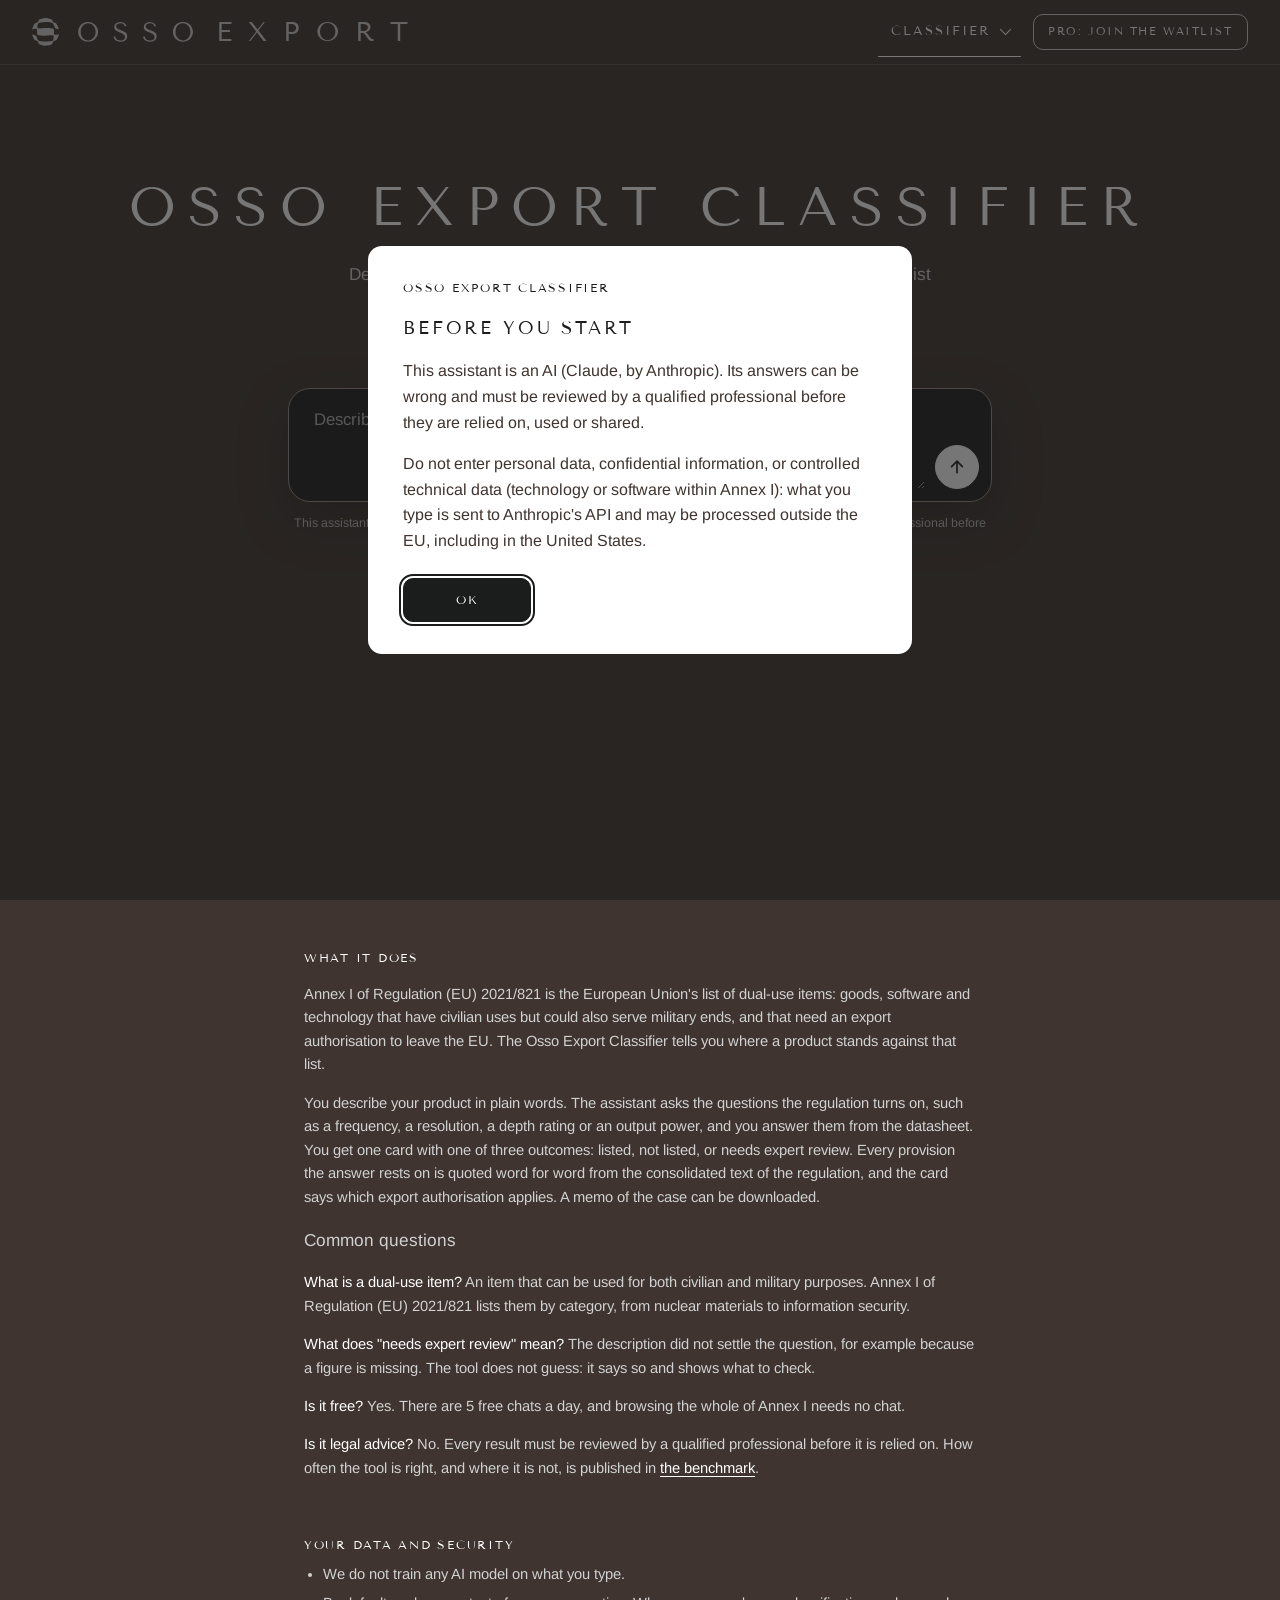
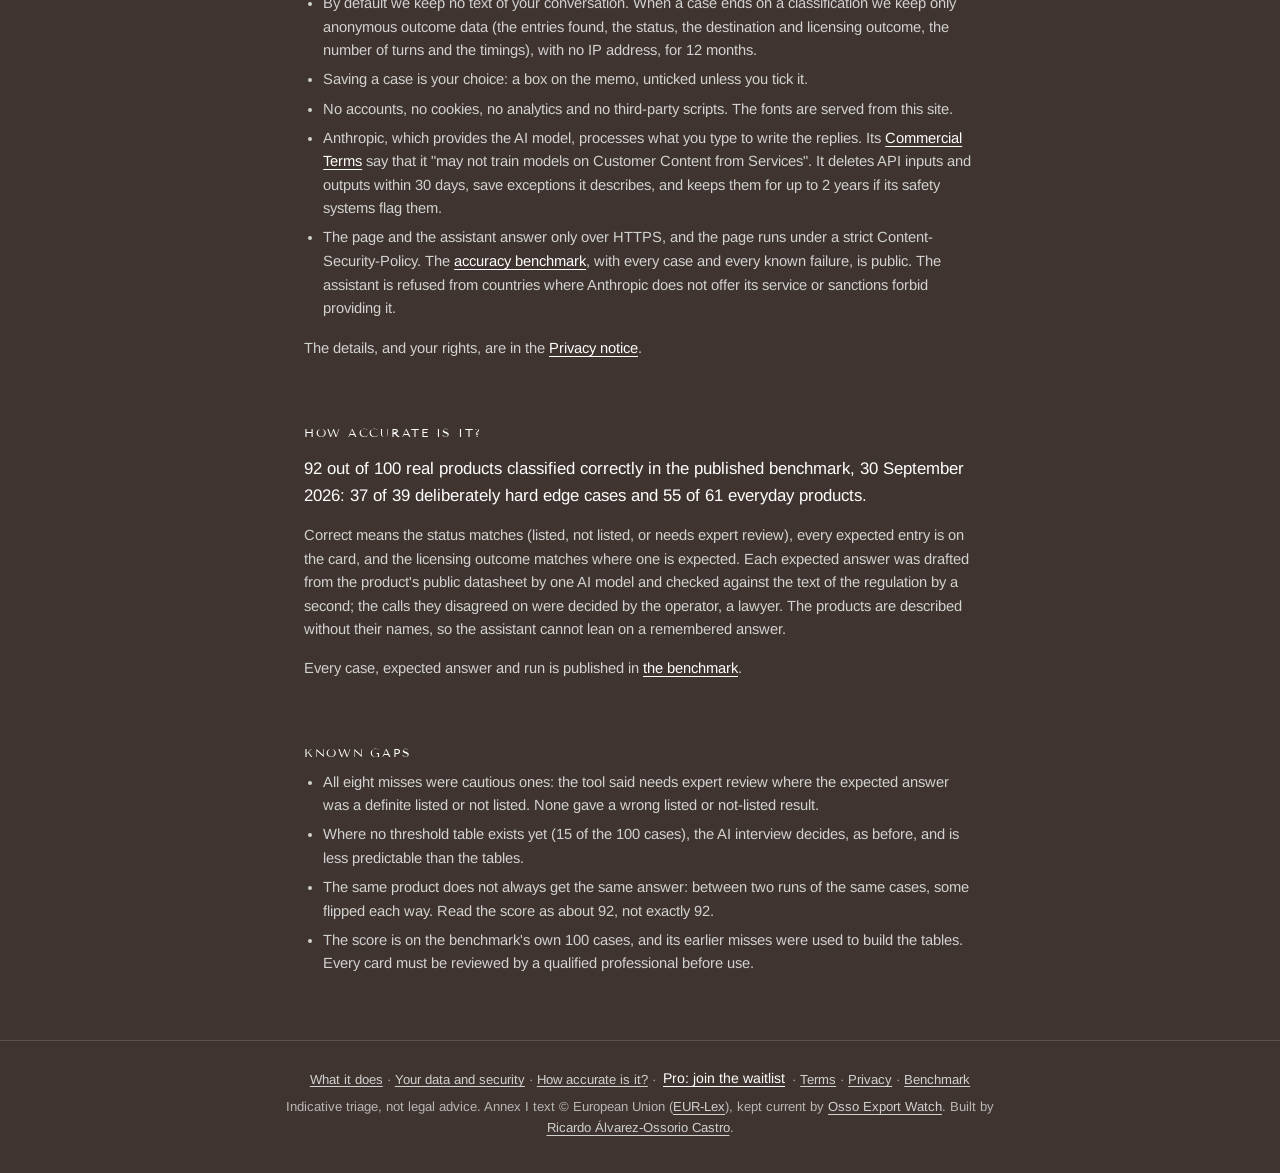
==== index.html @ ff5512f3 "Publish site and benchmark from the classifier at 91b1559" ====
<!doctype html>
<html lang="en">
<head>
<meta charset="utf-8">
<meta name="viewport" content="width=device-width, initial-scale=1, viewport-fit=cover">
<meta name="referrer" content="no-referrer">
<meta http-equiv="Content-Security-Policy" data-url="csp" content="default-src 'none'; script-src 'self'; style-src 'self'; font-src 'self'; img-src 'self'; connect-src 'self' https://api.osso.global https://watch.osso.global; base-uri 'self'; form-action 'self'">
<title>Osso Export Classifier: free EU dual-use export classification</title>
<script type="application/ld+json" data-url="jsonld">{"@context":"https://schema.org","@graph":[{"@type":"Organization","name":"OSSO GLOBAL","alternateName":"Osso Export","url":"https://osso.global/","logo":"https://osso.global/img/brand/osso-mark.svg"},{"@type":"WebApplication","name":"Osso Export Classifier","url":"https://osso.global/","applicationCategory":"BusinessApplication","operatingSystem":"Web","offers":{"@type":"Offer","price":"0","priceCurrency":"EUR"},"description":"Classifies a technology under Annex I of Regulation (EU) 2021/821, the EU dual-use list, and shows which export authorisation applies.","publisher":{"@type":"Organization","name":"OSSO GLOBAL"}},{"@type":"WebSite","name":"Osso Export","url":"https://osso.global/"}]}</script>
<meta name="description" content="Free tool to classify a product under the EU dual-use list (Annex I, Regulation 2021/821), with verbatim citations and the export authorisation that applies.">
<meta property="og:type" content="website">
<meta property="og:site_name" content="Osso Export">
<meta property="og:title" content="Osso Export Classifier">
<meta property="og:description" content="Describe a technology and get it classified under Regulation (EU) 2021/821, then see which export authorisation applies. Verbatim, validated citations from the consolidated control list.">
<link rel="canonical" href="https://osso.global/" data-url="site">
<meta property="og:url" content="https://osso.global/" data-url="site">
<meta property="og:image" content="https://osso.global/img/social-preview.png?v=3" data-url="site:img/social-preview.png?v=3">
<meta property="og:image:width" content="1200">
<meta property="og:image:height" content="630">
<meta property="og:image:alt" content="Osso Export Classifier: classify technology under the EU dual-use list, every citation checked against Regulation (EU) 2021/821.">
<meta name="twitter:card" content="summary_large_image">
<meta name="twitter:title" content="Osso Export Classifier">
<meta name="twitter:description" content="Describe a technology and get it classified under Regulation (EU) 2021/821, then see which export authorisation applies.">
<meta name="twitter:image" content="https://osso.global/img/social-preview.png?v=3" data-url="site:img/social-preview.png?v=3">
<link rel="icon" href="favicon.ico" sizes="any">
<link rel="icon" type="image/png" href="osso-favicon.png">
<link rel="stylesheet" href="style.css?v=29">
</head>
<body>
<a class="skip-link" href="#main">Skip to the main content</a>

<header class="topbar">
  <div class="topbar-inner">
    <a class="brand" href="./" aria-label="Osso Export Classifier, home">
      <img class="mark" src="img/brand/osso-mark.svg" alt="" width="30" height="30">
      <img class="wordmark" src="img/brand/osso-wordmark.svg" alt="" width="120" height="20">
      <span class="export" aria-hidden="true">Export</span>
    </a>
    <div class="topbar-end">
    <nav class="topnav" aria-label="Osso Export">
      <!-- one menu for the two tools and Browse Annex I (operator, 29-09-2026) -->
      <details class="menu" id="nav-menu">
        <summary><span id="menu-current">Classifier</span></summary>
        <div class="menu-list">
          <a href="https://watch.osso.global/" data-url="watch">Watch</a>
          <button type="button" id="tab-chat" class="on" aria-pressed="true">Classifier</button>
          <button type="button" id="tab-browse" aria-pressed="false">Browse Annex I</button>
        </div>
      </details>
    </nav>
    <button type="button" class="pro-btn" data-waitlist aria-label="Pro: join the waitlist">Pro: join the waitlist</button>
    </div>
  </div>
</header>

<!-- one header like Osso Export Watch's: the title, one line, the view switch (operator, 29-09-2026) -->
<div class="page-head" id="page-head">
  <div class="page-head-inner">
    <div>
      <h1>Osso Export Classifier</h1>
      <p class="page-sub">Describe a technology. Osso asks only for the figures the EU dual-use list turns on, classifies it, and finds the export authorisation that applies.</p>
    </div>
  </div>
</div>

<main id="main" tabindex="-1">
  <div id="budget-banner" class="notice hidden" role="alert"></div>

  <div class="workspace" id="workspace">
    <section id="panel-chat" aria-labelledby="iv-h">
      <button class="show-case btn ghost" type="button" id="show-case" aria-controls="panel-case">Case file</button>
      <h2 id="iv-h" class="label visually-hidden">Interview</h2>
      <!-- on wide screens the interview scrolls inside this box, never the page (operator, 29-09-2026) -->
      <div id="chat-scroll" class="chat-scroll">
      <div id="start" class="intro">
      </div>
      <div id="messages" class="log" role="log" aria-label="Interview"></div>
      <p id="wait" class="wait hidden" aria-live="off"></p>
      </div>
      <!-- /chat-scroll -->
      <div id="composer">
        <form id="chat-form">
          <label for="chat-input" class="visually-hidden">Describe the item, or answer the question</label>
          <textarea id="chat-input" rows="3" required
            placeholder="Describe the item: what it is, its performance figures, materials, intended use…"></textarea>
          <button id="send" class="btn send" type="submit" aria-label="Send"><svg viewBox="0 0 24 24" width="20" height="20" aria-hidden="true" focusable="false"><path d="M12 19V5M5.5 11.5 12 5l6.5 6.5" fill="none" stroke="currentColor" stroke-width="2" stroke-linecap="round" stroke-linejoin="round"/></svg></button>
        </form>
        <p class="ai-notice"><span class="long">This assistant is an AI (Claude, by Anthropic). Its answers can be wrong
          and must be reviewed by a qualified professional before they are relied on, used or shared.</span>
          <span class="short">AI (Claude, by Anthropic): answers can be wrong. A qualified professional must review them before any use.</span></p>
      </div>
      <!-- /composer -->
      <p class="acc-teaser hidden" id="acc-teaser"></p>
    </section>

    <aside class="panel" id="panel-case" aria-labelledby="cf-h">
      <div class="panel-head">
        <h2 id="cf-h" class="label">Case file</h2>
        <div class="panel-actions">
          <span id="case-actions" class="hidden">
            <button class="btn" type="button" id="open-memo">Open the memo</button>
          </span>
          <button class="btn ghost" type="button" id="close-sheet">Hide</button>
        </div>
      </div>
      <div id="casefile"></div>
    </aside>
  </div>

  <div id="memo-view" class="memo-view hidden"></div>

  <section id="panel-browse" class="browse hidden" aria-labelledby="browse-h">
    <h2 id="browse-h" class="label">Annex I, by category</h2>
    <label for="search" class="visually-hidden">Search Annex I</label>
    <input id="search" class="field" type="search" autocomplete="off" placeholder="Search the 384 entries: a code such as 3A001, or a word such as wavelength">
    <p id="browse-meta" class="meta"></p>
    <div id="browse-results" class="tree"></div>
  </section>
  <p id="announce" class="visually-hidden" aria-live="polite"></p>
</main>

<button class="sheet-tab" type="button" id="sheet-tab" aria-controls="panel-case" aria-expanded="false"><span class="grab" aria-hidden="true"></span><span id="sheet-summary"><span class="label">Case file</span> · empty</span><span class="label">Open</span></button>

<section id="about" class="accuracy" aria-labelledby="about-h">
  <h2 id="about-h" class="label">What it does</h2>
  <p>Annex I of Regulation (EU) 2021/821 is the European Union's list of dual-use items: goods, software and
    technology that have civilian uses but could also serve military ends, and that need an export authorisation
    to leave the EU. The Osso Export Classifier tells you where a product stands against that list.</p>
  <p>You describe your product in plain words. The assistant asks the questions the regulation turns on, such as
    a frequency, a resolution, a depth rating or an output power, and you answer them from the datasheet. You get one
    card with one of three outcomes: listed, not listed, or needs expert review. Every provision the answer rests on
    is quoted word for word from the consolidated text of the regulation, and the card says which export authorisation
    applies. A memo of the case can be downloaded.</p>
  <h3>Common questions</h3>
  <p><strong>What is a dual-use item?</strong> An item that can be used for both civilian and military purposes.
    Annex I of Regulation (EU) 2021/821 lists them by category, from nuclear materials to information security.</p>
  <p><strong>What does "needs expert review" mean?</strong> The description did not settle the question, for example
    because a figure is missing. The tool does not guess: it says so and shows what to check.</p>
  <p><strong>Is it free?</strong> Yes. There are 5 free chats a day, and browsing the whole of Annex I needs no chat.</p>
  <p><strong>Is it legal advice?</strong> No. Every result must be reviewed by a qualified professional before it is
    relied on. How often the tool is right, and where it is not, is published in
    <a href="https://github.com/rikiosso/osso-export-classifier/blob/main/benchmark/benchmark.md">the benchmark</a>.</p>
</section>

<section id="security" class="accuracy" aria-labelledby="sec-h">
  <h2 id="sec-h" class="label">Your data and security</h2>
  <ul>
    <li>We do not train any AI model on what you type.</li>
    <li>By default we keep no text of your conversation. When a case ends on a classification we keep only anonymous
      outcome data (the entries found, the status, the destination and licensing outcome, the number of turns and the
      timings), with no IP address, for 12 months.</li>
    <li>Saving a case is your choice: a box on the memo, unticked unless you tick it.</li>
    <li>No accounts, no cookies, no analytics and no third-party scripts. The fonts are served from this site.</li>
    <li>Anthropic, which provides the AI model, processes what you type to write the replies. Its
      <a href="https://www.anthropic.com/legal/commercial-terms">Commercial Terms</a> say that it "may not train models
      on Customer Content from Services". It deletes API inputs and outputs within 30 days, save exceptions it
      describes, and keeps them for up to 2 years if its safety systems flag them.</li>
    <li>The page and the assistant answer only over HTTPS, and the page runs under a strict Content-Security-Policy.
      The <a href="https://github.com/rikiosso/osso-export-classifier/blob/main/benchmark/benchmark.md">accuracy benchmark</a>, with every case and every known failure, is public. The
      assistant is refused from countries where Anthropic does not offer its service or sanctions forbid providing it.</li>
  </ul>
  <p>The details, and your rights, are in the <a href="privacy.html">Privacy notice</a>.</p>
</section>

<section id="accuracy" class="accuracy hidden" aria-labelledby="acc-h">
  <h2 id="acc-h" class="label">How accurate is it?</h2>
  <p class="acc-figure" id="acc-figure"></p>
  <p>Correct means the status matches (listed, not listed, or needs expert review), every expected entry is on the
    card, and the licensing outcome matches where one is expected. Each expected answer was drafted from the product's
    public datasheet by one AI model and checked against the text of the regulation by a second; the calls they
    disagreed on were decided by the operator, a lawyer. The products are described without their names, so the
    assistant cannot lean on a remembered answer.</p>
  <p>Every case, expected answer and run is published in <a href="https://github.com/rikiosso/osso-export-classifier/blob/main/benchmark/benchmark.md">the benchmark</a>.</p>
</section>

<section id="gaps" class="accuracy hidden" aria-labelledby="gaps-h">
  <h2 id="gaps-h" class="label">Known gaps</h2>
  <ul id="acc-gaps"></ul>
</section>

<dialog id="notice" class="waitlist notice-dialog" aria-labelledby="notice-title" aria-describedby="notice-ai notice-data">
  <p class="label kind">Osso Export Classifier</p>
  <h2 id="notice-title">Before you start</h2>
  <p id="notice-ai">This assistant is an AI (Claude, by Anthropic). Its answers can be wrong and must be reviewed by a qualified professional before they are relied on, used or shared.</p>
  <p id="notice-data">Do not enter personal data, confidential information, or controlled technical data (technology or software
    within Annex I): what you type is sent to Anthropic's API and may be processed outside the EU, including in the
    United States.</p>
  <button class="btn" type="button" id="notice-ok" autofocus>OK</button>
</dialog>

<dialog id="waitlist" class="waitlist" aria-labelledby="wl-title">
  <div class="wl-head">
    <p class="label kind">Osso Export Classifier</p>
    <button class="btn ghost" type="button" id="wl-close">Close</button>
  </div>
  <h2 id="wl-title">Pro: join the waitlist</h2>
  <ul class="wl-features">
    <li>A version for US law</li>
    <li>A fully free-text conversation with the AI: describe and answer in your own words, with no fixed options</li>
    <li>More than 5 chats a day</li>
    <li>Saved cases</li>
    <li>Classification memos with your company's own logo</li>
    <li>Alerts when an entry you classified changes</li>
    <li>Bulk classification from a product list</li>
    <li>Team workspaces</li>
    <li>An API</li>
    <li>Early access to what comes next</li>
  </ul>
  <form id="wl-form" novalidate>
    <label for="wl-email">Email address</label>
    <input id="wl-email" class="field" type="email" autocomplete="email" maxlength="254" required>
    <label for="wl-company">Company <span class="opt">(optional)</span></label>
    <input id="wl-company" class="field" type="text" autocomplete="organization" maxlength="120">
    <label class="wl-consent"><input id="wl-consent" type="checkbox" required> I agree to be contacted about Pro.</label>
    <p class="wl-note">Only your email address and, if you give it, your company are kept, until Pro launches or you withdraw. <a href="privacy.html#waitlist">Privacy notice</a></p>
    <button class="btn" type="submit" id="wl-send">Join the waitlist</button>
    <p id="wl-status" class="wl-status" role="status"></p>
  </form>
</dialog>

<footer>
  <p><a href="#about">What it does</a> · <a href="#security">Your data and security</a> · <a href="#accuracy">How accurate is it?</a> · <button type="button" class="linkish" data-waitlist>Pro: join the waitlist</button> · <a href="terms.html">Terms</a> · <a href="privacy.html">Privacy</a> · <a href="https://github.com/rikiosso/osso-export-classifier/blob/main/benchmark/benchmark.md">Benchmark</a></p>
  <p>Indicative triage, not legal advice. Annex I text © European Union (<a href="https://eur-lex.europa.eu/">EUR-Lex</a>), kept current by <a href="https://watch.osso.global/" data-url="watch" target="_blank" rel="noopener">Osso Export Watch</a>. Built by <a href="https://www.linkedin.com/in/ricardo-ossorio" target="_blank" rel="noopener">Ricardo Álvarez-Ossorio Castro</a>.</p>
</footer>

<script src="config.js?v=11"></script>
<script src="case-model.js?v=3"></script>
<script src="app.js?v=41"></script>
</body>
</html>
---- style.css ----
/* Osso Export Classifier. OSSO GLOBAL brand book, web style "Predominancia
   espresso": an espresso page; Crystal white cards, case file and memo with
   Espresso and Suit text (operator's taste notes, 28-09-2026); Tenor Sans for
   the wordmark, title, labels and nav (tracked capitals), Arimo for text,
   regular weight only; rounded rectangles; links always underlined.
   Layout: concept A, the two-column workspace (operator's pick, 28-09-2026).
   Every colour pair is checked by design/contrast.mjs (WCAG AA). */

/* Fonts served from this site, not Google, so a visit contacts no third
   party. Both SIL Open Font License 1.1; the licences sit in fonts/. */
@font-face { font-family: "Tenor Sans"; font-style: normal; font-weight: 400; font-display: swap; src: url("fonts/TenorSans-Regular.ttf") format("truetype"); }
@font-face { font-family: "Arimo"; font-style: normal; font-weight: 400 700; font-display: swap; src: url("fonts/Arimo-latin-ext.woff2") format("woff2"); unicode-range: U+0100-02BA, U+02BD-02C5, U+02C7-02CC, U+02CE-02D7, U+02DD-02FF, U+0304, U+0308, U+0329, U+1D00-1DBF, U+1E00-1E9F, U+1EF2-1EFF, U+2020, U+20A0-20AB, U+20AD-20C0, U+2113, U+2C60-2C7F, U+A720-A7FF; }
@font-face { font-family: "Arimo"; font-style: normal; font-weight: 400 700; font-display: swap; src: url("fonts/Arimo-latin.woff2") format("woff2"); unicode-range: U+0000-00FF, U+0131, U+0152-0153, U+02BB-02BC, U+02C6, U+02DA, U+02DC, U+0304, U+0308, U+0329, U+2000-206F, U+20AC, U+2122, U+2191, U+2193, U+2212, U+2215, U+FEFF, U+FFFD; }
@font-face { font-family: "Arimo"; font-style: italic; font-weight: 400; font-display: swap; src: url("fonts/Arimo-Italic-latin-ext.woff2") format("woff2"); unicode-range: U+0100-02BA, U+02BD-02C5, U+02C7-02CC, U+02CE-02D7, U+02DD-02FF, U+0304, U+0308, U+0329, U+1D00-1DBF, U+1E00-1E9F, U+1EF2-1EFF, U+2020, U+20A0-20AB, U+20AD-20C0, U+2113, U+2C60-2C7F, U+A720-A7FF; }
@font-face { font-family: "Arimo"; font-style: italic; font-weight: 400; font-display: swap; src: url("fonts/Arimo-Italic-latin.woff2") format("woff2"); unicode-range: U+0000-00FF, U+0131, U+0152-0153, U+02BB-02BC, U+02C6, U+02DA, U+02DC, U+0304, U+0308, U+0329, U+2000-206F, U+20AC, U+2122, U+2191, U+2193, U+2212, U+2215, U+FEFF, U+FFFD; }

/* ---------- tokens: the page (shared with Osso Export Watch) ---------- */
:root {
  color-scheme: dark;
  --espresso: #3f342f; --steel: #d1d1d1; --crystal: #ffffff; --suit: #1b1c1c;
  --steel-muted: rgba(209, 209, 209, .84);
  --line: rgba(209, 209, 209, .22);
  --tint: rgba(255, 255, 255, .07);
  --hairline: rgba(209, 209, 209, .18); /* header and footer against the content, as on the watcher */
  --display: "Tenor Sans", Arimo, Helvetica, Arial, sans-serif;
  --sans: Arimo, Helvetica, Arial, sans-serif;
  --mono: ui-monospace, SFMono-Regular, Menlo, Consolas, monospace;
  --edge: #978f8a; --sunk: #2d2522;
  --listed: #e8958c; --clear: #9fc8a7; --caution: #dcb772;
  --radius: 14px; --radius-sm: 10px;
  /* the logo: --cap is the height of OSSO's letters; EXPORT's capitals match
     it (Tenor Sans capitals are .707 of the font size), and the mark keeps a
     clear space of one letter height before the O (brand book: no touching) */
  --cap: 19px;
  --topbar-h: 64px;
  /* measured by app.js: what the sticky bars cover, so nothing scrolls under them */
  --bars-top: 8.5rem;
  --bars-bottom: 9rem;
}
html { scroll-padding-top: calc(var(--bars-top) + .75rem); scroll-padding-bottom: calc(var(--bars-bottom) + .75rem); }
/* ---------- tokens: white paper surfaces ----------
   Cards, the case file, the memo, notices and the Annex I tree are white with
   Espresso and Suit text. The same component styles apply everywhere: these
   tokens are redefined on each white surface, so a button there is dark with
   white text, a quote sits in a warm light well, and the outcome colours are
   darkened to keep AA on white. */
.paper, .panel, .memo, .category, .session-notice, .msg.assistant {
  --steel: #3f342f; --crystal: #1b1c1c; --suit: #ffffff;
  --steel-muted: rgba(63, 52, 47, .8);
  --line: rgba(63, 52, 47, .12);
  --tint: rgba(63, 52, 47, .05);
  --sunk: #f6f3f0; --edge: #857a74;
  --listed: #a8392f; --clear: #2e6b3c; --caution: #85600f;
  background: var(--suit); color: var(--steel); /* a computed colour inherits as is: reset it here */
}

* { box-sizing: border-box; }
html, body { overflow-x: clip; }
body { margin: 0; background: var(--espresso); color: var(--steel); font: 400 1rem/1.6 var(--sans);
       display: flex; flex-direction: column; min-height: 100vh; min-height: 100dvh; }
b, strong, h1, h2, h3, h4, th { font-weight: 400; }
strong { color: var(--crystal); }
a { color: var(--crystal); text-decoration: underline; text-decoration-thickness: 1px; text-underline-offset: 3px; }
a:hover { text-decoration-thickness: 2px; }
:focus-visible { outline: 2px solid var(--crystal); outline-offset: 2px; border-radius: 4px; }
::selection { background: var(--steel); color: var(--suit); }
button, input, select, textarea { font: inherit; color: inherit; }
.hidden { display: none !important; }
.visually-hidden { position: absolute !important; width: 1px; height: 1px; overflow: hidden; clip: rect(0 0 0 0); white-space: nowrap; }
.offscreen { position: fixed; left: -9999px; opacity: 0; }
.label { font-family: var(--display); text-transform: uppercase; letter-spacing: .14em; font-size: .78rem; color: var(--crystal); margin: 0; }
.code { font-family: var(--mono); font-size: .88em; color: var(--crystal); }
.meta { color: var(--steel-muted); font-size: .85rem; }

/* ---------- the top bar: the full logo, then Watch and Classifier ---------- */
.topbar { position: sticky; top: 0; z-index: 30; background: var(--espresso); border-bottom: 1px solid var(--hairline); } /* the page colour, a hairline (operator, 28-09-2026) */
.topbar-inner { display: flex; justify-content: space-between; align-items: center; gap: 1rem;
                max-width: 80rem; margin: 0 auto; padding: 0 2rem; min-height: var(--topbar-h); }
.brand { display: flex; align-items: center; text-decoration: none; color: #d0d0d0; flex: none; }
.brand .mark { height: calc(var(--cap) * 1.44); width: auto; display: block; margin-right: var(--cap); }
.brand .wordmark { height: calc(var(--cap) * 1.023); width: auto; display: block; }
.brand .export { font-family: var(--display); text-transform: uppercase; white-space: nowrap; line-height: 1; color: #d0d0d0;
                 font-size: calc(var(--cap) / .707); letter-spacing: .59em; margin-left: .85em; }
.topnav { display: flex; gap: .25rem; }
.topnav a { font-family: var(--display); color: var(--steel); text-decoration: none; font-size: .8rem;
            letter-spacing: .16em; text-transform: uppercase; padding: .7rem .6rem; border-bottom: 1px solid transparent; }
.topnav a:hover { color: var(--crystal); border-bottom-color: var(--steel); }
.topnav a[aria-current] { color: var(--crystal); border-bottom-color: var(--crystal); }

/* ---------- the top menu: Watch, Classifier, Browse Annex I (operator, 29-09-2026) ---------- */
.menu { position: relative; }
.menu > summary { list-style: none; cursor: pointer; font-family: var(--display); text-transform: uppercase; letter-spacing: .16em;
                  font-size: .8rem; color: var(--crystal); padding: .9rem .8rem; border-bottom: 1px solid var(--crystal);
                  display: flex; align-items: center; gap: .6rem; min-height: 44px; }
.menu > summary::-webkit-details-marker { display: none; }
.menu > summary::after { content: ""; width: .45rem; height: .45rem; border-right: 1px solid currentColor; border-bottom: 1px solid currentColor;
                         transform: rotate(45deg) translateY(-2px); }
.menu[open] > summary::after { transform: rotate(-135deg) translateY(-1px); }
.menu-list { position: absolute; right: 0; top: calc(100% + .4rem); z-index: 50; min-width: 15rem; padding: .4rem;
             background: #ffffff; border-radius: var(--radius-sm); box-shadow: 0 12px 30px rgba(0, 0, 0, .35); display: grid; }
.menu-list a, .menu-list button { display: block; width: 100%; text-align: left; padding: .75rem .9rem; border: 0; border-radius: 8px;
             background: transparent; color: #3f342f; text-decoration: none; cursor: pointer; font-family: var(--display);
             text-transform: uppercase; letter-spacing: .14em; font-size: .76rem; min-height: 44px; }
.menu-list a:hover, .menu-list button:hover { background: #f6f3f0; }
.menu-list button.on { color: #1b1c1c; background: #f6f3f0; }
.menu-list button.suggest:not(.on) { box-shadow: inset 0 0 0 2px var(--caution); }

/* ---------- the page head, as on Osso Export Watch ---------- */
.page-head-inner { max-width: 80rem; margin: 0 auto; padding: 2.6rem 2rem 1.6rem; }
.page-head h1 { font-family: var(--display); text-transform: uppercase; letter-spacing: .2em; color: var(--crystal);
                font-size: clamp(1.5rem, 3vw, 2.3rem); line-height: 1.25; margin: 0 0 .9rem; font-weight: 400; }
.page-sub { margin: 0; max-width: 46rem; color: var(--steel); }

/* ---------- buttons and fields ---------- */
.btn { display: inline-flex; align-items: center; justify-content: center; min-height: 44px; padding: .55rem 1.25rem;
       border-radius: var(--radius-sm); cursor: pointer; border: 1px solid var(--crystal); background: var(--crystal); color: var(--suit);
       font-family: var(--display); text-transform: uppercase; letter-spacing: .16em; font-size: .76rem; }
.btn:hover { background: var(--steel); border-color: var(--steel); }
.btn.ghost { background: transparent; color: var(--steel); border-color: var(--edge); }
.btn.ghost:hover { color: var(--crystal); border-color: var(--crystal); }
.btn:disabled { opacity: .5; cursor: default; }
.field { width: 100%; padding: .75rem .9rem; border-radius: var(--radius-sm); border: 1px solid var(--edge); background: var(--suit); color: var(--crystal); }
.field::placeholder { color: var(--steel-muted); }
.field:focus { border-color: var(--crystal); }
.field:focus-visible { outline: 2px solid var(--crystal); outline-offset: 1px; }
select.field { background: var(--suit); }
.linkish { border: 0; background: none; padding: 0 .2rem; color: var(--crystal); text-decoration: underline; text-underline-offset: 3px; cursor: pointer; font-size: .88rem; min-height: 24px; }

/* ---------- the workspace ---------- */
main { width: 100%; max-width: 80rem; margin: 0 auto; padding: .6rem 2rem 3rem; flex: 1; }
.workspace { display: grid; grid-template-columns: minmax(0, 1fr) minmax(0, 1.1fr); gap: 3rem; align-items: start; }
#panel-chat { display: flex; flex-direction: column; gap: 1.4rem; min-height: calc(100vh - 13rem); }
.chat-scroll { display: flex; flex-direction: column; gap: 1.4rem; position: relative; }
body:not(.started) .workspace { grid-template-columns: minmax(0, 46rem); }
body:not(.started) #panel-case, body:not(.started) .sheet-tab { display: none; }
body:not(.started) .log:empty { display: none; }
/* before a case, the start fills the screen: the data, accuracy and gaps sections
   sit below the fold, reached from the links (operator, 29-09-2026) */
body:not(.started) main { min-height: calc(100vh - var(--bars-top) - var(--head-h, 0px)); min-height: calc(100dvh - var(--bars-top) - var(--head-h, 0px)); }
/* Wide screens (operator, 29-09-2026): the interview is a column the height of
   the screen that scrolls inside itself, beside the case file, so starting a
   case or answering never pulls the page down to the sections below. */
@media (min-width: 901px) {
  #panel-chat { position: sticky; top: calc(var(--bars-top) + 1.25rem); gap: 0; min-height: 0;
                height: calc(100vh - var(--bars-top) - var(--head-h, 0px) - 2rem); height: calc(100dvh - var(--bars-top) - var(--head-h, 0px) - 2rem); }
  body:not(.started) #panel-chat { position: static; height: auto; }
  .chat-scroll { flex: 1; min-height: 0; overflow-y: auto; overscroll-behavior: contain; padding: 0 .6rem 1rem 0; }
  #composer { position: static; margin-top: 0; padding-top: .9rem; }
}
.session-notice { margin: 0; padding: 1.1rem 1.3rem; border-radius: var(--radius); background: var(--suit); font-size: .9rem; line-height: 1.55; }
.intro h1 { font-family: var(--display); text-transform: uppercase; letter-spacing: .2em; color: var(--crystal);
            font-size: clamp(1.4rem, 2.6vw, 1.9rem); line-height: 1.3; margin: .4rem 0 .8rem; }
.intro > p { margin: 0 0 2rem; }
.intro > h2 { margin-bottom: 1rem; }
body.started .intro { display: none; }
.tiles { list-style: none; margin: 0; padding: 0; display: grid; grid-template-columns: repeat(auto-fill, minmax(13rem, 1fr)); gap: 1.1rem; }
.tile { display: flex; flex-direction: column; gap: .45rem; width: 100%; height: 100%; text-align: left; cursor: pointer;
        padding: 1.35rem 1.4rem; border-radius: var(--radius); border: 0; }
.tile { background: var(--suit); color: var(--steel); }
.tile:hover { box-shadow: 0 0 0 1px var(--steel) inset; }
.tile .t { font-family: var(--display); text-transform: uppercase; letter-spacing: .12em; font-size: .8rem; color: var(--crystal); }
.tile .d { font-size: .9rem; line-height: 1.45; color: var(--steel-muted); }

.log { display: flex; flex-direction: column; gap: 1rem; }
.log:empty { display: none; }
.msg { padding: 1rem 1.25rem; border-radius: var(--radius); max-width: 94%; overflow-wrap: anywhere; white-space: pre-wrap; }
.msg .who { display: block; margin-bottom: .3rem; font-size: .7rem; }
.msg .who.osso { display: flex; align-items: center; gap: .5rem; margin-bottom: .55rem; font-size: .74rem; }
.msg .who-mark { width: 18px; height: 18px; display: block; flex: none; }
.msg.user { align-self: flex-end; background: var(--suit); color: var(--crystal); border: 1px solid var(--line); border-bottom-right-radius: 4px; }
.msg.assistant { align-self: flex-start; background: var(--suit); color: var(--steel); border-bottom-left-radius: 4px; }
.msg.caseline { align-self: stretch; max-width: none; padding: .5rem 0; border-top: 1px solid var(--line); border-radius: 0; font-size: .92rem; white-space: normal; }
.wait { display: flex; align-items: center; gap: .6rem; margin: 0; color: var(--steel); font-size: .92rem; }
.wait::before { content: ""; flex: none; width: .6rem; height: .6rem; border-radius: 50%; background: var(--caution); animation: pulse 1.2s ease-in-out infinite; }
@keyframes pulse { 50% { opacity: .25; } }

/* The AI line stays with the input on every screen width: the composer is
   sticky, and the line has no close control (operator, 28-09-2026). */
#composer { position: sticky; bottom: 0; z-index: 15; background: var(--espresso); padding: .6rem 0 .5rem; margin-top: auto; }
#chat-form { display: flex; gap: .6rem; align-items: flex-end; background: var(--suit); border: 1px solid var(--edge); border-radius: var(--radius); padding: .6rem; }
#chat-form:focus-within { border-color: var(--crystal); outline: 2px solid var(--crystal); outline-offset: 2px; }
#chat-input { flex: 1; padding: .4rem .55rem; border: 0; background: transparent; color: var(--crystal); resize: vertical; outline: none; min-height: 3.2rem; line-height: 1.5; }
#chat-input::placeholder { color: var(--steel-muted); }
.ai-notice { margin: .45rem .2rem 0; font-size: .78rem; line-height: 1.4; color: var(--steel-muted); text-align: center; }
.ai-notice .short { display: none; }

/* ---------- the case file: one white panel, generous and quiet ---------- */
.panel { position: sticky; top: calc(var(--bars-top) + 1.25rem); max-height: calc(100dvh - var(--bars-top) - var(--head-h, 0px) - 2rem); overflow: auto;
         border-radius: var(--radius); padding: 2.25rem 2.5rem 2.5rem; overscroll-behavior: contain; }
.panel-head { display: flex; justify-content: space-between; align-items: center; flex-wrap: wrap; gap: .75rem; }
.panel-actions, #case-actions:not(.hidden) { display: flex; flex-wrap: wrap; gap: .5rem; }
.panel-actions .btn { min-height: 40px; padding: .45rem 1rem; font-size: .7rem; }

.cf-section { padding-top: 2.25rem; }
.cf-section > h3 { margin: 0 0 1rem; }
.cf-empty { font-size: .9rem; color: var(--steel-muted); margin: 0; }
.facts { list-style: none; margin: 0; padding: 0; display: grid; gap: 1.1rem; font-size: .93rem; }
.facts p { margin: 0; overflow-wrap: anywhere; }
.facts .asked { color: var(--steel-muted); font-size: .84rem; margin-bottom: .2rem;
                display: -webkit-box; -webkit-line-clamp: 2; -webkit-box-orient: vertical; overflow: hidden; }
.facts .asked strong { color: inherit; }
.facts.full .asked { display: block; -webkit-line-clamp: none; }
.facts .answer { color: var(--crystal); }
.cand { list-style: none; margin: 0; padding: 0; display: grid; gap: 1.25rem; }
.cand > li { padding: 1.15rem 1.3rem; border-radius: var(--radius); background: var(--sunk); }
.cand .head { display: flex; justify-content: space-between; gap: .6rem; align-items: baseline; }
.cand .title { font-size: .9rem; margin: .35rem 0 0; }
.thresholds { list-style: none; margin: .8rem 0 0; padding: 0; display: grid; gap: .5rem; font-size: .88rem; }
.thresholds li { display: grid; grid-template-columns: auto 1fr; gap: .7rem; align-items: baseline; }
.more { margin-top: .8rem; font-size: .88rem; }
.more summary { cursor: pointer; color: var(--steel-muted); min-height: 32px; }
.tag { font-family: var(--display); text-transform: uppercase; letter-spacing: .12em; font-size: .66rem; white-space: nowrap;
       padding: .12rem .55rem; border-radius: 999px; border: 1px solid currentColor; }
.tag.met, .tag.matched { color: var(--clear); }
.tag.not_met { color: var(--listed); }
.tag.open { color: var(--caution); }
.tested { display: grid; gap: 1.1rem; }
blockquote { margin: 0; padding: 1rem 1.2rem; background: var(--sunk); border-left: 2px solid var(--steel-muted);
             border-radius: 0 var(--radius-sm) var(--radius-sm) 0; font-size: .9rem; overflow-wrap: anywhere; }
blockquote .row { display: flex; justify-content: space-between; gap: .6rem; align-items: baseline; margin-bottom: .45rem; }
.provision { white-space: pre-line; }
.expl { margin-top: .5rem; }
.verdict-line { display: flex; flex-wrap: wrap; gap: .4rem .9rem; align-items: baseline; margin: 0 0 .9rem;
                font-family: var(--display); text-transform: uppercase; letter-spacing: .12em; font-size: .92rem; }
.verdict-line .code, .verdict-line .dest { font-family: var(--mono); text-transform: none; letter-spacing: 0; }
.verdict-line .dest { font-family: var(--sans); font-size: .85rem; color: var(--steel-muted); }
.status.listed, .status.sanctions { color: var(--listed); }
.status.not_listed, .status.gea { color: var(--clear); }
.status.needs_expert, .status.individual { color: var(--caution); }
.missing { margin: 0 0 .9rem; font-size: .9rem; }
.missing ul { margin: .4rem 0 0; padding-left: 1.2rem; }
.caveats { font-size: .84rem; color: var(--steel-muted); margin: .9rem 0 0; }
.disclaimer { font-size: .84rem; margin: .7rem 0 0; }
.licensing-q { margin-top: .9rem; }
.licensing-q .q { margin: 0 0 .9rem; color: var(--crystal); }
.licensing-options { display: flex; flex-wrap: wrap; gap: .6rem; margin-bottom: 1rem; }
.licensing-options select { flex: 1 1 13rem; min-height: 44px; }
.answered { font-size: .9rem; margin: 0 0 .5rem; }
/* the answers recorded in the case file (operator, 29-09-2026): the question
   in full, the answer at reading size, and a Change button that looks like one */
.qa { display: grid; gap: .4rem; padding: 1rem 0; border-top: 1px solid var(--line); }
.qa:first-child { border-top: 0; padding-top: 0; }
.qa-q { margin: 0; font-size: .95rem; line-height: 1.5; }
.qa-q strong { color: inherit; }
.qa-a { margin: 0; display: flex; flex-wrap: wrap; align-items: center; gap: .5rem 1rem; }
.qa-a strong { color: var(--crystal); font-size: 1rem; }
.qa .change { min-height: 34px; padding: .3rem .9rem; font-size: .66rem; }
.qa.editing { background: var(--sunk); margin: 0 -1rem; padding: 1rem; border-radius: var(--radius-sm); border-top-color: transparent; }
.qa-note { font-size: .85rem; color: var(--steel-muted); }
/* the confirm step (30-09-2026): the answers the model filled in, each with its own Change button */
.confirm-rows { list-style: none; margin: .9rem 0 0; padding: 0; display: grid; gap: .7rem; white-space: normal; }
.confirm-rows li { display: flex; flex-wrap: wrap; align-items: center; gap: .3rem .6rem; font-size: .95rem; line-height: 1.5; }
.confirm-rows strong { color: var(--crystal); }
.confirm-rows .change { min-height: 34px; padding: .3rem .9rem; font-size: .66rem; }
.next-in-chat { margin: 1rem 0 0; font-size: .92rem; color: var(--steel-muted); }

/* a question asked in the interview: its options as buttons under it */
.msg.ask .chips { display: flex; flex-wrap: wrap; gap: .55rem; margin-top: 1rem; white-space: normal; }
.chip { min-height: 40px; padding: .45rem 1.05rem; border-radius: 999px; border: 1px solid var(--edge); background: transparent;
        color: var(--crystal); font: inherit; font-size: .92rem; line-height: 1.35; cursor: pointer; text-align: left; }
.chip:hover { border-color: var(--crystal); background: var(--tint); }
.chip.primary { background: var(--crystal); color: var(--suit); border-color: var(--crystal); }
.chip.primary:hover { background: var(--steel); border-color: var(--steel); }
.chip.quiet { color: var(--steel-muted); }
.chip:disabled { opacity: .5; cursor: default; }
.msg.ask .chips select { flex: 1 1 13rem; min-height: 40px; }
.msg .legal { margin-top: .9rem; font-size: .86rem; white-space: normal; }
.msg .legal summary { cursor: pointer; color: var(--steel-muted); min-height: 32px; }
.msg .legal blockquote { margin-top: .5rem; }
.pathway { margin-top: 1.2rem; }
.review-cta { margin: 1rem 0 0; font-size: .92rem; }

/* skeletons: while the next piece of the case is being worked out */
.skel { display: grid; gap: .5rem; margin-top: .4rem; }
.skel span { display: block; height: .8rem; border-radius: 6px; background: var(--tint); }
.skel span:nth-child(2) { width: 82%; } .skel span:nth-child(3) { width: 64%; }
@media (prefers-reduced-motion: no-preference) {
  .skel span { background: linear-gradient(90deg, var(--tint) 0%, rgba(127, 110, 100, .16) 50%, var(--tint) 100%); background-size: 200% 100%; animation: shimmer 1.4s linear infinite; }
}
@keyframes shimmer { to { background-position: -200% 0; } }

/* ---------- notices: the budget, the region ---------- */
.notice { border-radius: var(--radius); padding: 1.5rem 1.6rem; margin-bottom: 2rem; background: var(--suit); color: var(--steel); }
.notice h2 { font-family: var(--display); font-size: 1rem; letter-spacing: .06em; color: var(--crystal); margin: 0 0 .4rem; }
.notice p { margin: 0 0 1rem; }

/* ---------- the memo: the case as one white document ---------- */
.memo-view { max-width: 50rem; margin: 0 auto; }
.memo { border-radius: var(--radius); padding: 3rem 3.25rem; }
.memo .kind { color: var(--steel-muted); }
.memo h1 { font-family: var(--display); text-transform: uppercase; letter-spacing: .2em; color: var(--crystal); font-size: 1.4rem; margin: .4rem 0 0; }
.memo-meta { display: grid; grid-template-columns: auto 1fr; gap: .3rem 1.25rem; font-size: .85rem; margin: 1.4rem 0 0; }
.memo-meta dt { color: var(--steel-muted); }
.memo-meta dd { margin: 0; }
.memo h2 { font-family: var(--display); text-transform: uppercase; letter-spacing: .14em; font-size: .8rem; color: var(--crystal); margin: 2.4rem 0 .9rem; }
.memo p { margin: 0 0 .7rem; }
.memo .facts { font-size: .92rem; }
.memo-actions { display: flex; flex-wrap: wrap; gap: .6rem; margin-top: 2.5rem; }

/* ---------- browse: Annex I as a tree ---------- */
.browse { max-width: 56rem; margin: 0 auto; display: grid; gap: .9rem; }
.tree { display: grid; gap: 1rem; }
.category { border-radius: var(--radius); }
.tree summary { cursor: pointer; display: flex; gap: .9rem; align-items: baseline; padding: 1rem 1.3rem; min-height: 44px; }
.tree summary .n { font-family: var(--display); letter-spacing: .1em; color: var(--crystal); white-space: nowrap; }
.tree summary .count { margin-left: auto; color: var(--steel-muted); font-size: .85rem; }
.group { margin: 0 1.3rem; border-top: 1px solid var(--line); }
.group > summary { padding: .8rem 0; }
.group:last-child { margin-bottom: .8rem; }
.entries { display: grid; gap: .5rem; padding: 0 0 1rem; }
.entry { background: var(--sunk); border-radius: var(--radius-sm); }
.entry > summary { display: block; padding: .7rem 1rem; font-family: var(--mono); font-size: .86rem; color: var(--crystal); }
.entry pre { white-space: pre-wrap; overflow-wrap: break-word; font-family: var(--mono); font-size: .82rem; margin: 0; padding: 0 1rem 1rem; }
.entry .param { background: rgba(133, 96, 15, .12); border-radius: 3px; }
mark { background: var(--caution); color: var(--suit); border-radius: 2px; }

/* ---------- Pro: the waitlist, after the memo and in the footer ---------- */
.pro-note { margin: 1.5rem 0 0; padding: 1.4rem 1.6rem; border-radius: var(--radius); background: var(--suit);
            display: flex; flex-wrap: wrap; gap: .6rem 1.5rem; align-items: center; justify-content: space-between; }
.pro-note p { margin: 0; font-size: .92rem; }
.pro-note .label { display: block; margin-bottom: .2rem; }
.waitlist { width: min(34rem, calc(100vw - 2rem)); max-height: calc(100vh - 2rem); overflow: auto; border: 0;
            border-radius: var(--radius); padding: 2rem 2.2rem;
            --steel: #3f342f; --crystal: #1b1c1c; --suit: #ffffff; --steel-muted: rgba(63, 52, 47, .8);
            --line: rgba(63, 52, 47, .12); --tint: rgba(63, 52, 47, .05); --sunk: #f6f3f0; --edge: #857a74;
            --listed: #a8392f; --clear: #2e6b3c; --caution: #85600f;
            background: var(--suit); color: var(--steel); }
.waitlist::backdrop { background: rgba(27, 28, 28, .6); }
.notice-dialog p:not(.kind) { color: var(--steel); line-height: 1.6; margin: 0 0 1rem; }
.notice-dialog .btn { margin-top: .5rem; min-width: 8rem; }
.wl-head { display: flex; justify-content: space-between; align-items: center; gap: 1rem; }
.wl-head .kind { color: var(--steel-muted); }
.waitlist h2 { font-family: var(--display); text-transform: uppercase; letter-spacing: .16em; color: var(--crystal); font-size: 1.1rem; margin: 1rem 0 1rem; }
.wl-features { margin: 0 0 1.6rem; padding-left: 1.2rem; display: grid; gap: .3rem; font-size: .95rem; }
#wl-form { display: grid; gap: .5rem; }
#wl-form > label { font-size: .88rem; color: var(--crystal); margin-top: .4rem; }
#wl-form .opt { color: var(--steel-muted); }
#wl-form .field { background: var(--suit); color: var(--crystal); }
.wl-consent { display: flex; gap: .6rem; align-items: flex-start; font-size: .92rem; color: var(--crystal); margin: .6rem 0 0; min-height: 24px; }
.wl-consent input { width: 1.1rem; height: 1.1rem; margin: .2rem 0 0; accent-color: var(--crystal); flex: none; }
.wl-note { font-size: .84rem; color: var(--steel-muted); margin: .2rem 0 .6rem; }
#wl-send { justify-self: start; }
.wl-status { margin: .4rem 0 0; font-size: .92rem; min-height: 1.4em; }
.wl-status.error { color: var(--listed); }
.wl-done { font-size: .98rem; color: var(--crystal); margin: 0; }

/* ---------- How accurate is it? ---------- */
.accuracy { max-width: 46rem; margin: 3rem auto 0; padding: 0 2rem; font-size: .92rem; }
.accuracy .acc-figure { font-size: 1.05rem; color: var(--crystal); margin: .8rem 0; }
.accuracy .acc-gaps-h { margin-top: 1.2rem; }
.accuracy ul { margin: .5rem 0 1rem; padding-left: 1.2rem; display: grid; gap: .35rem; }
.acc-teaser { margin: -1rem 0 2rem; font-size: .92rem; color: var(--steel-muted); }

/* ---------- "Was this right?" and the opt-in save ---------- */
.feedback { margin-top: 1.4rem; padding: 1.1rem 1.2rem; border-radius: var(--radius-sm); background: var(--sunk); display: grid; gap: .6rem; }
.fb-row { display: flex; flex-wrap: wrap; gap: .5rem; }
.fb-row .btn, .feedback > .btn { min-height: 40px; padding: .4rem 1rem; font-size: .7rem; justify-self: start; }
.fb-note { font-size: .84rem; color: var(--steel-muted); margin: 0; }
.fb-note.error { color: var(--listed); }
.feedback-done { margin: 1.2rem 0 0; font-size: .9rem; }
.save-case { margin-top: 2rem; padding: 1.1rem 1.2rem; border-radius: var(--radius-sm); background: var(--sunk); display: grid; gap: .4rem; }
.save-case .wl-consent { margin: 0; color: var(--crystal); }
#security { margin-top: 2.5rem; }

/* ---------- Pro in the header, the paused banner, the Browse view (28-09-2026) ---------- */
.pro-btn { display: inline-flex; align-items: center; min-height: 36px; padding: .35rem .9rem; margin-left: .75rem; cursor: pointer;
           border: 1px solid var(--steel); border-radius: var(--radius-sm); background: transparent; color: var(--crystal);
           font-family: var(--display); text-transform: uppercase; letter-spacing: .14em; font-size: .7rem; white-space: nowrap; }
.pro-btn:hover { border-color: var(--crystal); background: var(--crystal); color: var(--suit); }
.topbar-end { display: flex; align-items: center; }
.paused { border-left: 3px solid var(--caution); }
.paused p { margin: 0; line-height: 1.6; }
.paused .first { color: var(--crystal); }
body.view-browse #accuracy, body.view-browse #gaps, body.view-browse #security, body.view-browse #budget-banner { display: none; }

/* ---------- footer ---------- */
footer { margin-top: 3rem; padding: 1.6rem 2rem 1.8rem; background: var(--espresso); border-top: 1px solid var(--hairline); text-align: center; color: var(--steel-muted); font-size: .82rem; }
footer p { margin: 0 auto .35rem; max-width: 46rem; }
footer a { color: var(--steel); }

/* ---------- privacy and terms: the same frame, one column ---------- */
body.legal main { max-width: 46rem; }
body.legal main > h1 { font-family: var(--display); color: var(--crystal); text-transform: uppercase; letter-spacing: .2em; font-size: clamp(1.3rem, 3.8vw, 1.9rem); line-height: 1.25; margin: .5rem 0 1.4rem; }
body.legal main > h2 { font-family: var(--display); font-size: 1.12rem; line-height: 1.4; letter-spacing: .03em; color: var(--crystal); margin: 2.2rem 0 .6rem; }
body.legal main > p strong, body.legal main li strong { font-family: var(--display); text-transform: uppercase; letter-spacing: .12em; font-size: .78rem; }
body.legal main ul { padding-left: 1.25rem; }
body.legal main li { margin-bottom: .35rem; }

.sheet-tab { display: none; }

/* ---------- phones and narrow windows: one column, the case file as a sheet ---------- */
@media (max-width: 900px) {
  :root { --topbar-h: 52px; --cap: 9px; }
  .topbar-inner { padding: 0 1rem; gap: .5rem; }
  .brand .export { letter-spacing: .45em; margin-left: .7em; }
  .topnav { gap: 0; }
  .topnav a { font-size: .66rem; letter-spacing: .08em; padding: .75rem .3rem; }
  .topbar .pro-btn { min-height: 36px; padding: .3rem .7rem; font-size: 0; margin-left: .4rem; }
  .topbar .pro-btn::before { content: "Pro"; font-size: .64rem; }
  .menu > summary { font-size: .66rem; letter-spacing: .1em; padding: .7rem .4rem; }
  .page-head-inner { padding: 1.6rem 1rem 1rem; }
  .page-sub { font-size: .92rem; }
  main { padding: 1.5rem 1rem 6rem; }
  .workspace { grid-template-columns: 1fr; gap: 0; }
  #panel-chat { min-height: 0; gap: 1.1rem; }
  .chat-scroll { gap: 1.1rem; }
  .session-notice { font-size: .84rem; padding: .9rem 1rem; }
  .intro > p { margin-bottom: 1.4rem; }
  .tiles { grid-template-columns: 1fr 1fr; gap: .75rem; }
  .tile { padding: 1rem; }
  #composer { bottom: 3.5rem; box-shadow: 0 -10px 20px rgba(0, 0, 0, .25); }
  body:not(.started) #composer { position: static; box-shadow: none; }
  .ai-notice .long { display: none; }
  .ai-notice .short { display: inline; }
  #chat-input { font-size: 16px; } /* no iOS zoom on focus */
  .licensing-options select { font-size: 16px; }
  #search { font-size: 16px; }
  /* the case file becomes a sheet that pulls up over the interview */
  .panel { position: fixed; left: 0; right: 0; bottom: 0; top: auto; z-index: 40; max-height: 88vh; border-radius: var(--radius) var(--radius) 0 0;
           padding: 1.4rem 1.35rem 0; transform: translateY(100%); visibility: hidden; transition: transform .25s ease-out, visibility 0s .25s;
           box-shadow: 0 -12px 30px rgba(0, 0, 0, .45); }
  .panel.open { transform: none; visibility: visible; transition: transform .25s ease-out; }
  .panel { padding-bottom: calc(2rem + env(safe-area-inset-bottom)); }
  .cf-section { padding-top: 1.75rem; }
  #close-sheet { display: inline-flex; }
  .sheet-tab { display: flex; justify-content: space-between; align-items: center; gap: .75rem; position: fixed; left: 0; right: 0; bottom: 0; z-index: 35;
               min-height: 3.5rem; padding: .5rem 1rem calc(.5rem + env(safe-area-inset-bottom)); border: 0; border-top: 1px solid var(--line);
               background: var(--suit); color: var(--steel); cursor: pointer; text-align: left; font-size: .85rem; }
  .sheet-tab .grab { width: 2rem; height: 4px; border-radius: 2px; background: var(--edge); flex: none; }
  .sheet-tab #sheet-summary { flex: 1; min-width: 0; overflow: hidden; text-overflow: ellipsis; white-space: nowrap; }
  body.sheet-open { overflow: hidden; }
  .memo { padding: 1.75rem 1.35rem; }
  .memo-meta { grid-template-columns: 1fr; gap: 0; }
  .memo-meta dd { margin-bottom: .5rem; }
  footer { padding-bottom: 5rem; }
}

@media (prefers-reduced-motion: reduce) {
  *, *::before, *::after { animation: none !important; transition: none !important; scroll-behavior: auto !important; }
}

/* ---------- print: once there is a classification, the memo alone ---------- */
@media print {
  @page { margin: 18mm 16mm; }
  body { background: #fff; color: #000; font-size: 10.5pt; display: block; }
  body.has-memo > *:not(main), body.has-memo main > *:not(#memo-view) { display: none !important; }
  body.has-memo #memo-view { display: block !important; max-width: none; }
  .memo { --steel: #000; --crystal: #000; --steel-muted: #333; --sunk: #f3f3f3; --listed: #000; --clear: #000; --caution: #000;
          background: #fff; color: #000; padding: 0; border-radius: 0; }
  .memo h2 { break-after: avoid; }
  .facts .asked { display: block; -webkit-line-clamp: none; }
  .memo blockquote { break-inside: avoid; border-left-color: #666; }
  .memo-actions, .pro-note, .no-print { display: none !important; }
}


/* ---------- the start and the side panel (operator, 29-09-2026) ----------
   Before a case: one centred column, a large title, one line, the text box,
   in the manner of Apple's and Anthropic's pages. During a case: the interview
   in the middle and the case file as a slimmer side panel that can be hidden. */
body:not(.started) .page-head-inner { text-align: center; padding-top: clamp(3rem, 12vh, 8rem); padding-bottom: 2.2rem; }
body:not(.started) .page-head h1 { font-size: clamp(2rem, 4.6vw, 3.4rem); letter-spacing: .22em; margin-bottom: 1.2rem; }
body:not(.started) .page-sub { margin: 0 auto; max-width: 38rem; font-size: 1.08rem; line-height: 1.65; color: var(--steel); }
body:not(.started) .workspace { grid-template-columns: minmax(0, 44rem); justify-content: center; }
body:not(.started) .acc-teaser { text-align: center; margin: 1.6rem 0 0; font-size: .92rem; }
body.started .acc-teaser { display: none; }
body:not(.started) #panel-chat { gap: 0; }
body:not(.started) #chat-form { border-radius: 22px; padding: .75rem .75rem .75rem 1rem; box-shadow: 0 18px 50px rgba(0, 0, 0, .28); }
body:not(.started) #chat-input { min-height: 4.2rem; font-size: 1.05rem; }
body:not(.started) .ai-notice { margin-top: .8rem; }
body.started .page-head-inner { padding: 1.4rem 2rem 1rem; }
body.started .page-head h1 { font-size: 1.15rem; letter-spacing: .2em; margin: 0; }
body.started .page-sub { display: none; }
.btn.send { width: 44px; min-width: 44px; height: 44px; padding: 0; border-radius: 50%; flex: none; }
.btn.send svg { display: block; }
.show-case { display: none; }
@media (min-width: 901px) {
  .workspace { grid-template-columns: minmax(0, 1fr) minmax(20rem, 25rem); gap: 2.2rem; }
  .panel { padding: 1.8rem 1.8rem 2rem; }
  .panel-head .btn { min-height: 34px; }
  body.started.case-hidden .workspace { grid-template-columns: minmax(0, 48rem); justify-content: center; }
  body.case-hidden #panel-case { display: none; }
  body.started.case-hidden .show-case { display: inline-flex; position: fixed; right: max(2rem, calc((100vw - 80rem) / 2 + 2rem)); top: calc(var(--bars-top) + 1rem); z-index: 25;
    min-height: 36px; padding: .35rem 1rem; font-size: .7rem; background: var(--espresso); }
}


/* ---------- accessibility pass, WCAG 2.2 AA (29-09-2026) ---------- */
/* skip link: off screen until it takes focus */
.skip-link { position: absolute; left: .75rem; top: -4rem; z-index: 100; padding: .7rem 1.1rem; border-radius: var(--radius-sm);
             background: #ffffff; color: #1b1c1c; font-family: var(--display); text-transform: uppercase; letter-spacing: .12em; font-size: .76rem; }
.skip-link:focus { top: .75rem; outline: 2px solid #1b1c1c; outline-offset: 2px; box-shadow: 0 0 0 4px #ffffff; }
main:focus, [tabindex="-1"]:focus { outline: none; }
/* the top menu is a white panel: the page's white focus ring would vanish on it */
.menu-list :focus-visible { outline-color: #1b1c1c; outline-offset: -2px; }
/* the dialogs are white too: their tokens already give a dark ring; the OK button keeps one against the white */
.waitlist :focus-visible { outline-color: #1b1c1c; }

/* ---------- case file: the entries a threshold form is checking, compact (29-09-2026) ---------- */
.cand.compact { gap: .35rem; }
.cand.compact > li { padding: .6rem .9rem; display: grid; grid-template-columns: auto 1fr; gap: .15rem .8rem; align-items: baseline; }
.cand.compact .title { margin: 0; font-size: .86rem; display: -webkit-box; -webkit-line-clamp: 2; -webkit-box-orient: vertical; overflow: hidden; }

/* ---------- case file: recorded questions, short with the full text on demand (29-09-2026) ---------- */
.qa-q .q-short { display: -webkit-box; -webkit-line-clamp: 2; -webkit-box-orient: vertical; overflow: hidden; }
.qa-q .q-full { display: none; }
.qa-q.open .q-short { display: none; }
.qa-q.open .q-full { display: inline; }
.qa .q-toggle { justify-self: start; font-size: .82rem; color: var(--steel-muted); min-height: 24px; }
@media print {
  .qa-q .q-short { display: none; }
  .qa-q .q-full { display: inline; }
  .q-toggle { display: none; }
}

/* ---------- phones: tap targets (29-09-2026) ----------
   44px for the controls a thumb has to hit (chips, Hide, Change, Show full
   question, the Pro button, the brand link); 32px rows for the footer's own
   link row. Links inside a sentence are exempt (WCAG 2.5.8) and left alone. The
   code links in the case file grow their hit area with padding and a negative
   margin, so the list does not get taller. */
@media (max-width: 900px) {
  .brand { min-height: 44px; }
  .topbar .pro-btn { min-height: 44px; }
  .chip { min-height: 44px; }
  #close-sheet { min-height: 44px; }
  .qa .change { min-height: 44px; }
  .qa .q-toggle { min-height: 44px; display: inline-flex; align-items: center; }
  .msg .legal summary { min-height: 44px; display: flex; align-items: center; }
  .cand .code { display: inline-block; padding: .7rem 0; margin: -.7rem 0; }
  footer p:first-child a, footer p:first-child .linkish { display: inline-block; padding: .55rem .35rem; }
}
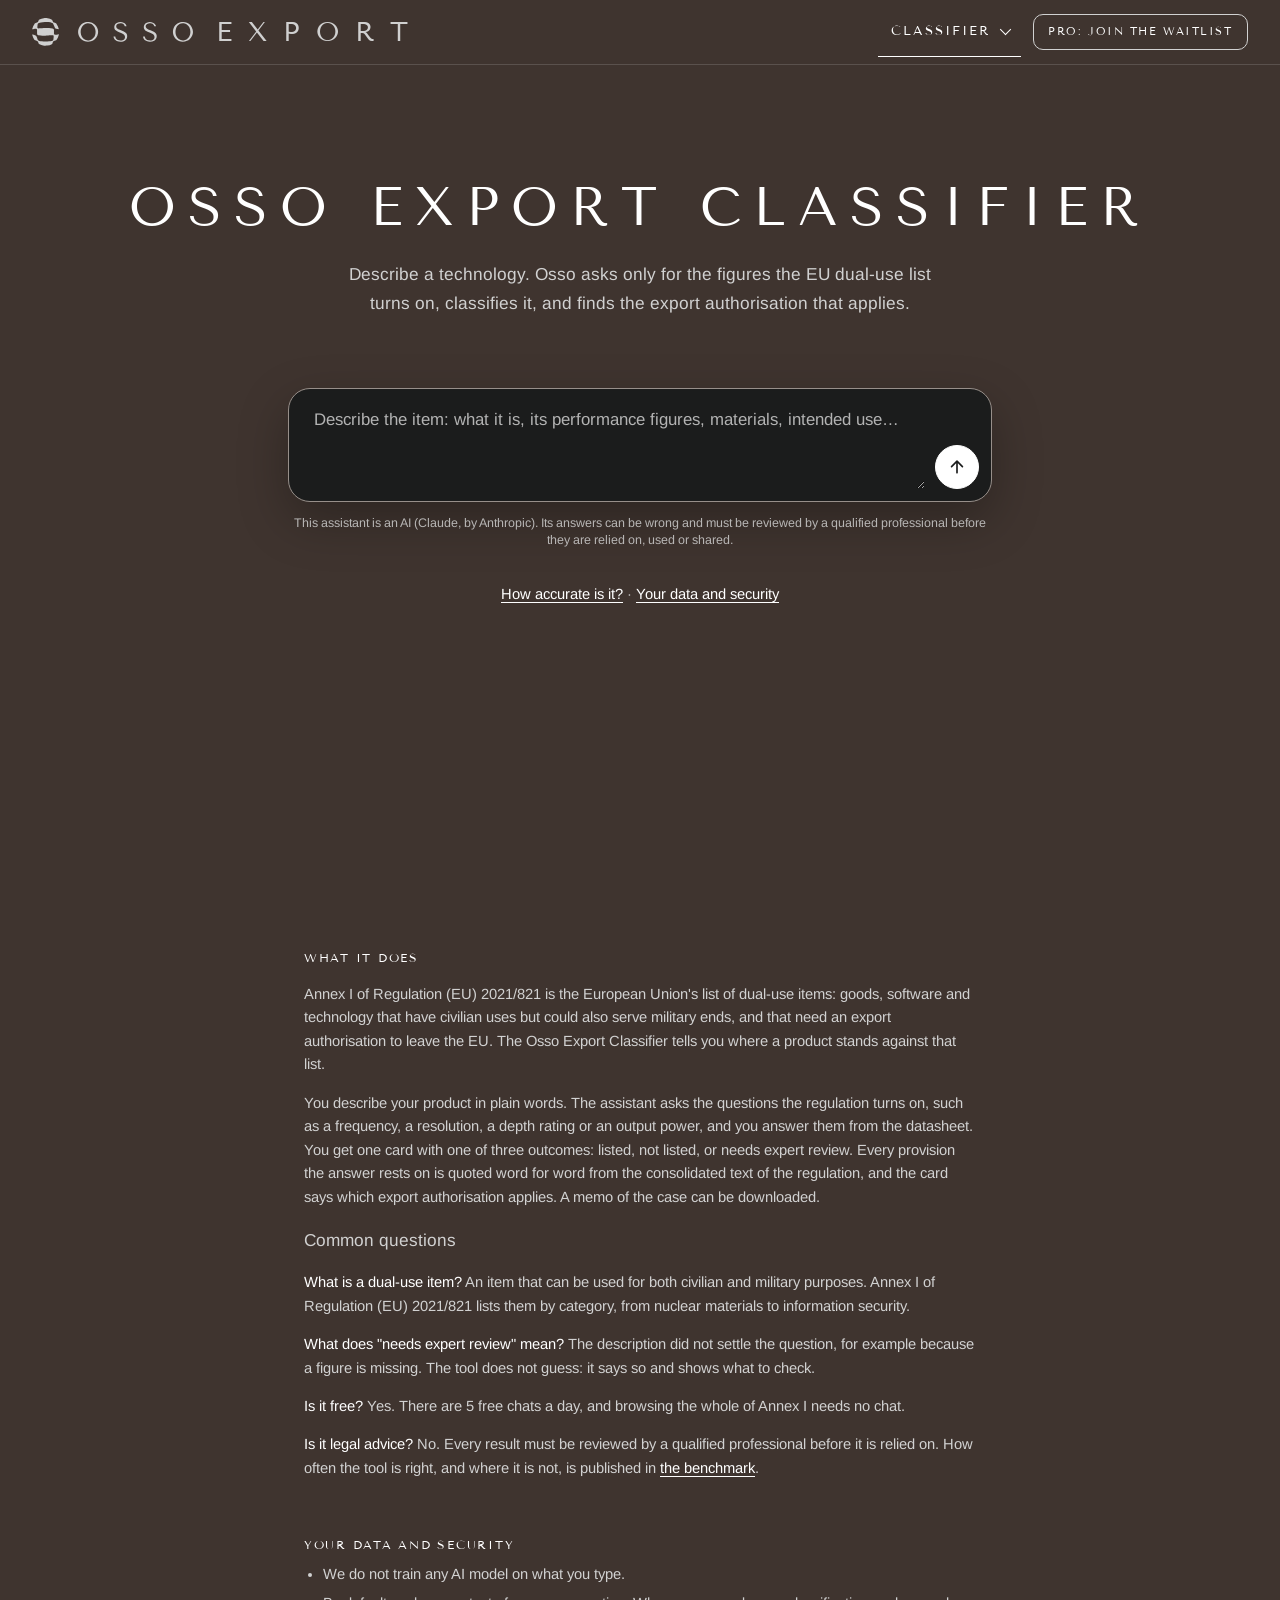
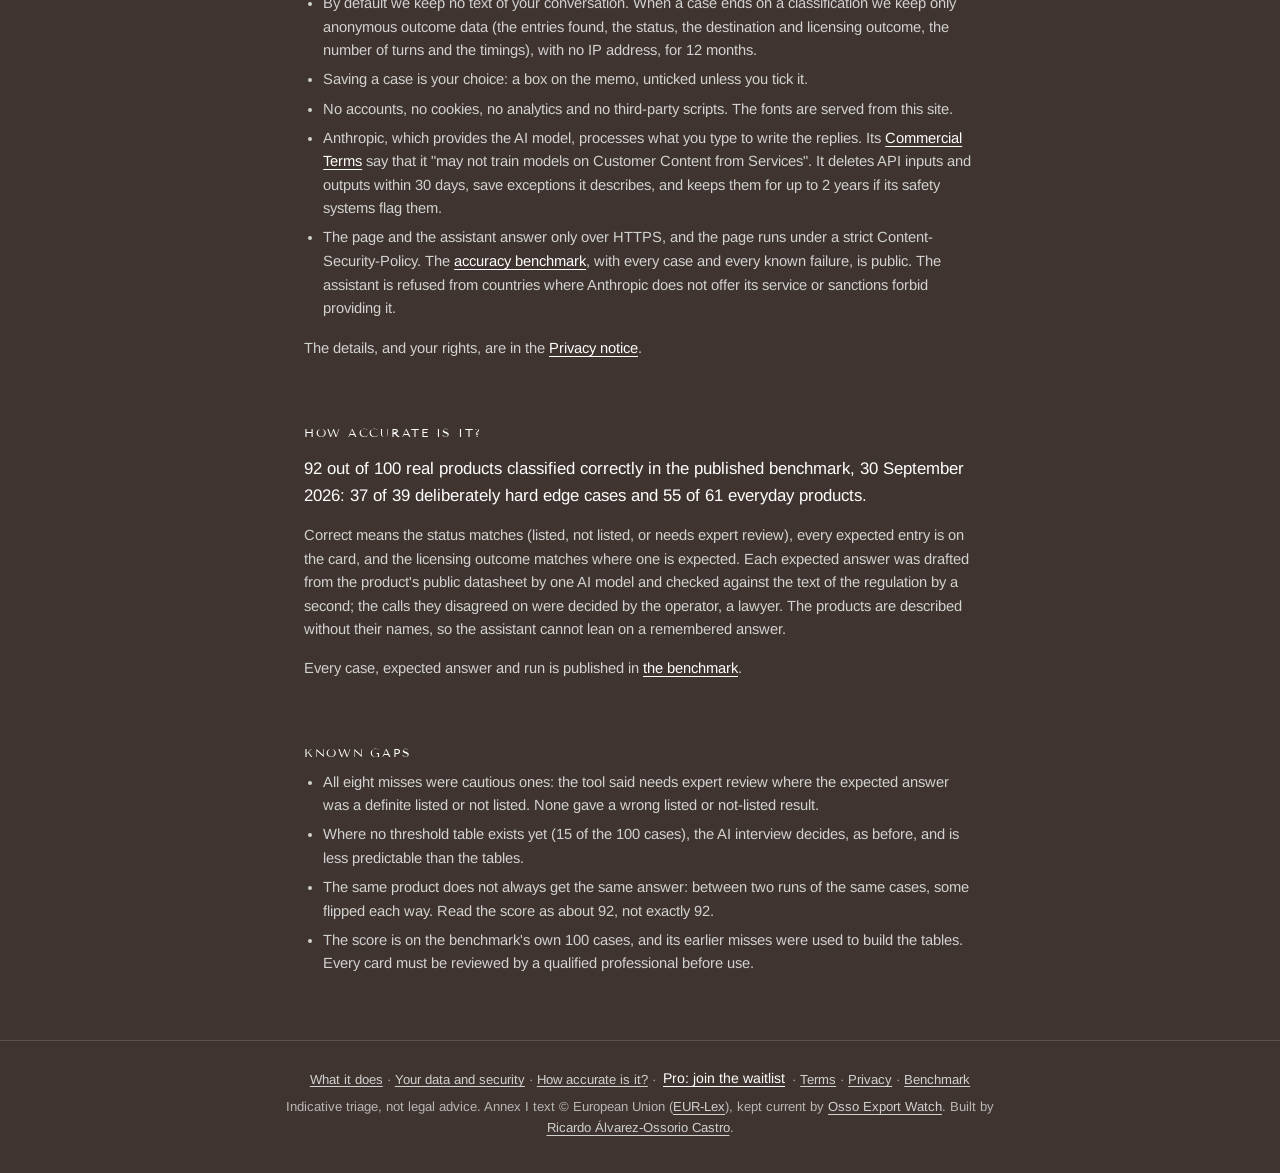
==== commit 6e06bb1d: "Publish site and benchmark from the classifier at 79d4812" ====
--- a/index.html
+++ b/index.html
@@ -4,7 +4,8 @@
 <meta charset="utf-8">
 <meta name="viewport" content="width=device-width, initial-scale=1, viewport-fit=cover">
 <meta name="referrer" content="no-referrer">
-<meta http-equiv="Content-Security-Policy" data-url="csp" content="default-src 'none'; script-src 'self'; style-src 'self'; font-src 'self'; img-src 'self'; connect-src 'self' https://api.osso.global https://watch.osso.global; base-uri 'self'; form-action 'self'">
+<meta http-equiv="Content-Security-Policy" data-url="csp" content="default-src 'none'; script-src 'self'; style-src 'self'; font-src 'self'; img-src 'self'; media-src 'self'; connect-src 'self' https://api.osso.global https://watch.osso.global; base-uri 'self'; form-action 'self'">
+<script src="intro.js?v=3"></script>
 <title>Osso Export Classifier: free EU dual-use export classification</title>
 <script type="application/ld+json" data-url="jsonld">{"@context":"https://schema.org","@graph":[{"@type":"Organization","name":"OSSO GLOBAL","alternateName":"Osso Export","url":"https://osso.global/","logo":"https://osso.global/img/brand/osso-mark.svg"},{"@type":"WebApplication","name":"Osso Export Classifier","url":"https://osso.global/","applicationCategory":"BusinessApplication","operatingSystem":"Web","offers":{"@type":"Offer","price":"0","priceCurrency":"EUR"},"description":"Classifies a technology under Annex I of Regulation (EU) 2021/821, the EU dual-use list, and shows which export authorisation applies.","publisher":{"@type":"Organization","name":"OSSO GLOBAL"}},{"@type":"WebSite","name":"Osso Export","url":"https://osso.global/"}]}</script>
 <meta name="description" content="Free tool to classify a product under the EU dual-use list (Annex I, Regulation 2021/821), with verbatim citations and the export authorisation that applies.">
@@ -14,17 +15,17 @@
 <meta property="og:description" content="Describe a technology and get it classified under Regulation (EU) 2021/821, then see which export authorisation applies. Verbatim, validated citations from the consolidated control list.">
 <link rel="canonical" href="https://osso.global/" data-url="site">
 <meta property="og:url" content="https://osso.global/" data-url="site">
-<meta property="og:image" content="https://osso.global/img/social-preview.png?v=3" data-url="site:img/social-preview.png?v=3">
+<meta property="og:image" content="https://osso.global/img/social-preview.png?v=5" data-url="site:img/social-preview.png?v=5">
 <meta property="og:image:width" content="1200">
 <meta property="og:image:height" content="630">
 <meta property="og:image:alt" content="Osso Export Classifier: classify technology under the EU dual-use list, every citation checked against Regulation (EU) 2021/821.">
 <meta name="twitter:card" content="summary_large_image">
 <meta name="twitter:title" content="Osso Export Classifier">
 <meta name="twitter:description" content="Describe a technology and get it classified under Regulation (EU) 2021/821, then see which export authorisation applies.">
-<meta name="twitter:image" content="https://osso.global/img/social-preview.png?v=3" data-url="site:img/social-preview.png?v=3">
+<meta name="twitter:image" content="https://osso.global/img/social-preview.png?v=5" data-url="site:img/social-preview.png?v=5">
 <link rel="icon" href="favicon.ico" sizes="any">
 <link rel="icon" type="image/png" href="osso-favicon.png">
-<link rel="stylesheet" href="style.css?v=29">
+<link rel="stylesheet" href="style.css?v=32">
 </head>
 <body>
 <a class="skip-link" href="#main">Skip to the main content</a>
@@ -85,6 +86,10 @@
             placeholder="Describe the item: what it is, its performance figures, materials, intended use…"></textarea>
           <button id="send" class="btn send" type="submit" aria-label="Send"><svg viewBox="0 0 24 24" width="20" height="20" aria-hidden="true" focusable="false"><path d="M12 19V5M5.5 11.5 12 5l6.5 6.5" fill="none" stroke="currentColor" stroke-width="2" stroke-linecap="round" stroke-linejoin="round"/></svg></button>
         </form>
+        <div id="new-case" class="new-case hidden">
+          <button id="new-case-btn" class="btn" type="button">New case</button>
+          <p>Download the memo first if you need it: a new case clears this one.</p>
+        </div>
         <p class="ai-notice"><span class="long">This assistant is an AI (Claude, by Anthropic). Its answers can be wrong
           and must be reviewed by a qualified professional before they are relied on, used or shared.</span>
           <span class="short">AI (Claude, by Anthropic): answers can be wrong. A qualified professional must review them before any use.</span></p>
@@ -225,6 +230,6 @@
 
 <script src="config.js?v=11"></script>
 <script src="case-model.js?v=3"></script>
-<script src="app.js?v=41"></script>
+<script src="app.js?v=44"></script>
 </body>
 </html>
--- a/style.css
+++ b/style.css
@@ -178,6 +178,12 @@
    sticky, and the line has no close control (operator, 28-09-2026). */
 #composer { position: sticky; bottom: 0; z-index: 15; background: var(--espresso); padding: .6rem 0 .5rem; margin-top: auto; }
 #chat-form { display: flex; gap: .6rem; align-items: flex-end; background: var(--suit); border: 1px solid var(--edge); border-radius: var(--radius); padding: .6rem; }
+/* the box is locked while a question has buttons, or by a pause (01-10-2026) */
+#chat-form:has(textarea:disabled) { opacity: .5; }
+#chat-form:has(textarea:disabled) textarea { cursor: not-allowed; }
+.new-case { display: flex; align-items: center; gap: .9rem; flex-wrap: wrap; background: var(--suit); border: 1px solid var(--edge); border-radius: var(--radius); padding: .6rem .6rem .6rem .9rem; }
+.new-case p { margin: 0; flex: 1 1 14rem; font-size: .85rem; opacity: .8; }
+.new-case .btn { order: 2; }
 #chat-form:focus-within { border-color: var(--crystal); outline: 2px solid var(--crystal); outline-offset: 2px; }
 #chat-input { flex: 1; padding: .4rem .55rem; border: 0; background: transparent; color: var(--crystal); resize: vertical; outline: none; min-height: 3.2rem; line-height: 1.5; }
 #chat-input::placeholder { color: var(--steel-muted); }
@@ -530,3 +536,20 @@
   .cand .code { display: inline-block; padding: .7rem 0; margin: -.7rem 0; }
   footer p:first-child a, footer p:first-child .linkish { display: inline-block; padding: .55rem .35rem; }
 }
+
+/* ---------- the site intro (intro.js, 01-10-2026) ---------- */
+/* the clip's brown as WebKit draws it (#463937, measured 01-10-2026; ffmpeg decodes #3b302e), so the bars on a tall screen are invisible */
+#intro { position: fixed; inset: 0; z-index: 1000; background: #463937; display: flex; align-items: center; justify-content: center; cursor: pointer; transition: opacity .6s ease; }
+#intro video { width: 100%; height: 100%; object-fit: contain; }
+/* wide screens: fill the window, no bars (the mark sits mid-frame, the crop only takes empty brown) */
+@media (min-aspect-ratio: 4/3) { #intro video { object-fit: cover; } }
+html.intro-on body > :not(#intro) { opacity: 0; }
+body > * { transition: opacity .6s ease; }
+/* the exit (Riki, 01-10-2026): the logo drops and fades in place, never sideways
+   (the clip's own ending slid the mark left; the clip now stops on the still logo),
+   then the brown gives way to the page */
+#intro video { transition: transform .5s ease-in, opacity .45s ease-in; }
+html.intro-out #intro video { transform: translateY(28px); opacity: 0; }
+html.intro-out #intro { opacity: 0; pointer-events: none; transition-delay: .3s; }
+.intro-skip { position: absolute; right: max(16px, env(safe-area-inset-right)); bottom: max(16px, env(safe-area-inset-bottom)); background: transparent; color: var(--steel); border: 1px solid rgba(209, 209, 209, .45); border-radius: 999px; padding: .4rem 1rem; font: inherit; font-size: .8rem; letter-spacing: .12em; text-transform: uppercase; cursor: pointer; }
+.intro-skip:hover, .intro-skip:focus-visible { color: var(--crystal); border-color: var(--crystal); }
